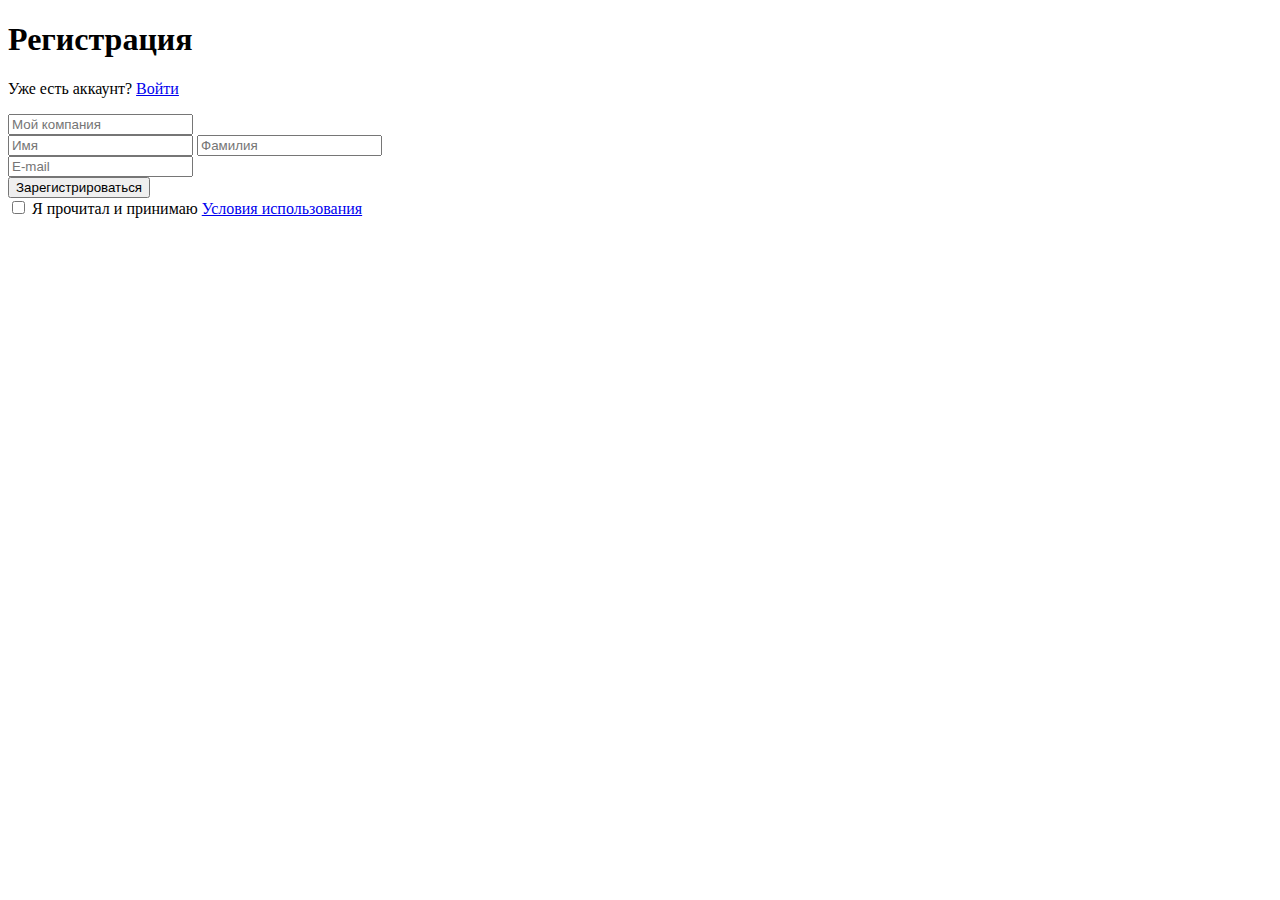
==== 2-Form/index.html @ c51c2fb3 "Выполнено дз 2-Form" ====
<!DOCTYPE html>
<html lang="en">
  <head>
    <meta charset="UTF-8" />
    <meta name="viewport" content="width=device-width, initial-scale=1.0" />
    <title>Register</title>
  </head>
  <body>
    <main>
      <section>
        <h1>Регистрация</h1>
        <p>Уже есть аккаунт? <a href="#">Войти</a></p>
      </section>
      <section>
        <form action="#">
          <div>
            <input name="org" type="text" placeholder="Мой компания" required />
          </div>
          <div>
            <input name="firstname" type="text" placeholder="Имя" required />
            <input name="subname" type="text" placeholder="Фамилия" required />
          </div>
          <div>
            <input
              type="email"
              name="email"
              id="email"
              placeholder="E-mail"
              required
            />
          </div>
          <div>
            <button type="submit">Зарегистрироваться</button>
          </div>
          <div>
            <input type="checkbox" name="accept" id="accept" required />
            <label for="accept">
                Я прочитал и принимаю <a href="#">Условия использования</a>
            </label>
          </div>
        </form>
      </section>
    </main>
  </body>
</html>
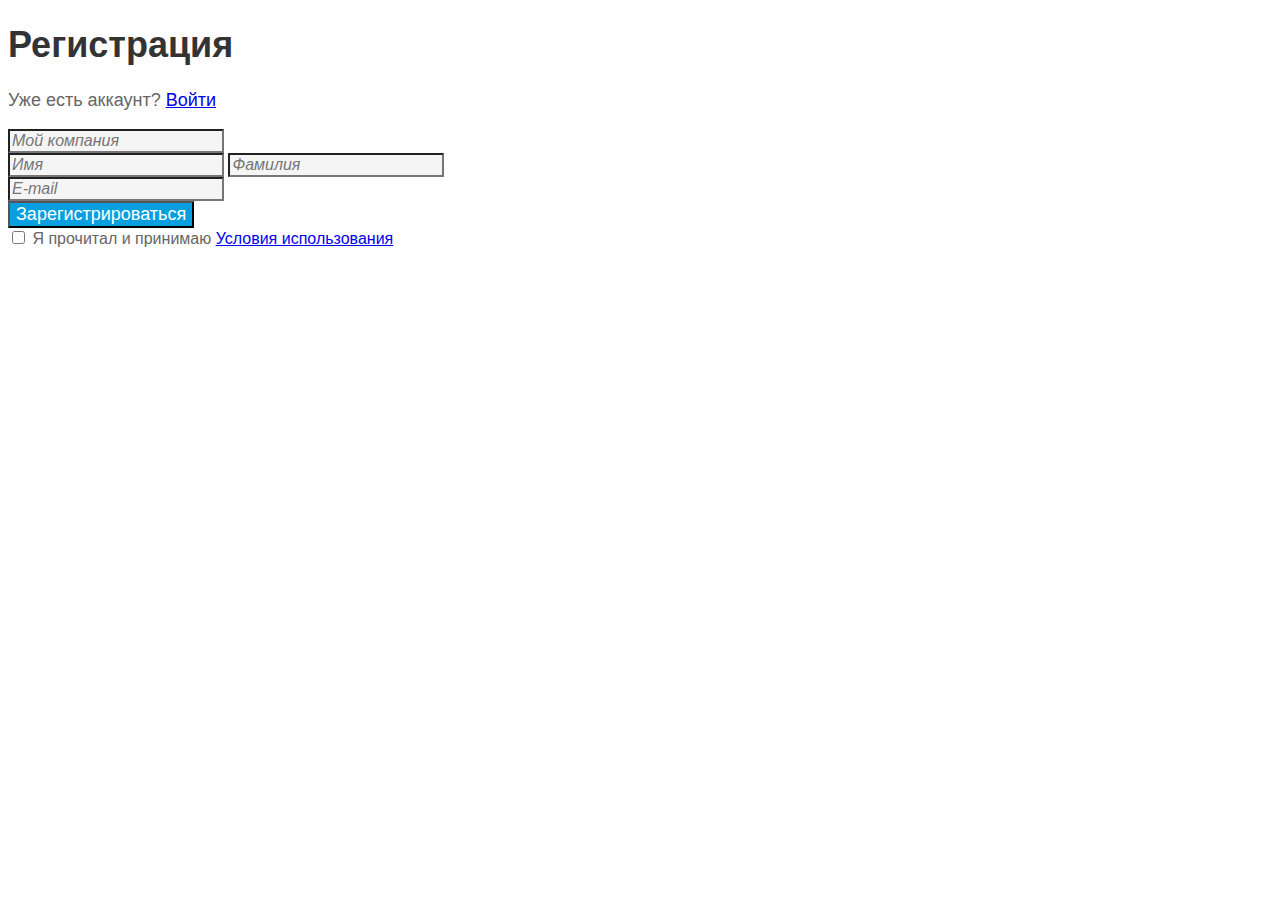
==== commit 203a0fe7: "CSS 1 дз" ====
--- a/2-Form/index.html
+++ b/2-Form/index.html
@@ -4,6 +4,7 @@
     <meta charset="UTF-8" />
     <meta name="viewport" content="width=device-width, initial-scale=1.0" />
     <title>Register</title>
+    <link rel="stylesheet" href="style/2-Form.css">
   </head>
   <body>
     <main>
--- a/2-Form/style/2-Form.css
+++ b/2-Form/style/2-Form.css
@@ -0,0 +1,34 @@
+main {
+    background-color: #FFFEFE;
+    font-family: Open Sans, sans-serif;
+}
+
+h1 {
+    font-size: 36px;
+    color: #333333;
+    font-weight: 700;
+}
+
+p {
+    font-size: 18px;
+    color: #666666;
+}
+
+input {
+    background-color: #F5F5F5;
+    font-size: 16px;
+    font-style: italic;
+    font-weight: 400;
+    color: #999999;
+}
+
+button {
+    background-color: #089FE0;
+    font-size: 18px;
+    color: #FFFFFF;
+}
+
+label {
+    color: #666666;
+    font-weight: 14px;
+}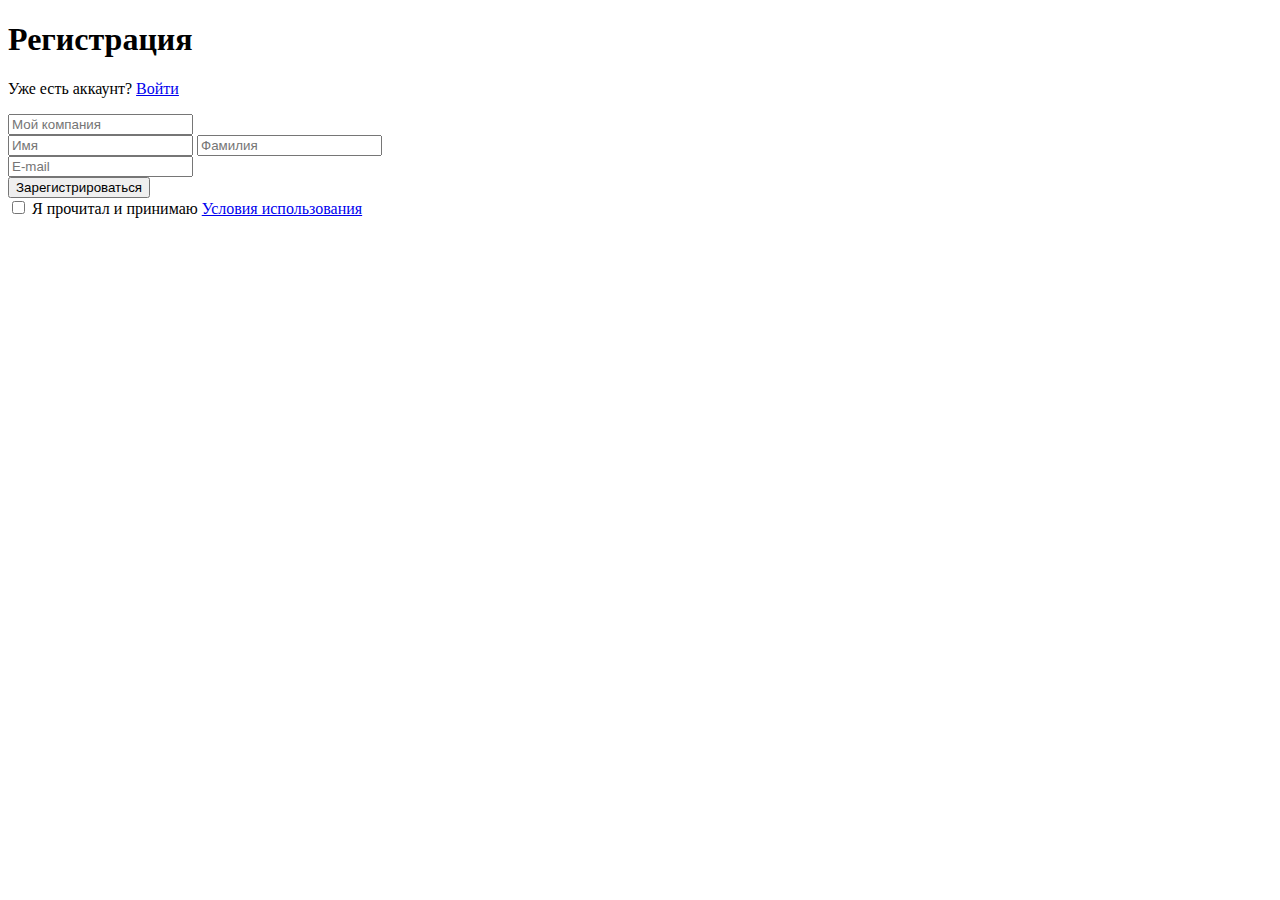
==== commit ffecf2bd: "Merge pull request #1 from Reneques/1-html" ====
--- a/2-Form/index.html
+++ b/2-Form/index.html
@@ -4,7 +4,6 @@
     <meta charset="UTF-8" />
     <meta name="viewport" content="width=device-width, initial-scale=1.0" />
     <title>Register</title>
-    <link rel="stylesheet" href="style/2-Form.css">
   </head>
   <body>
     <main>
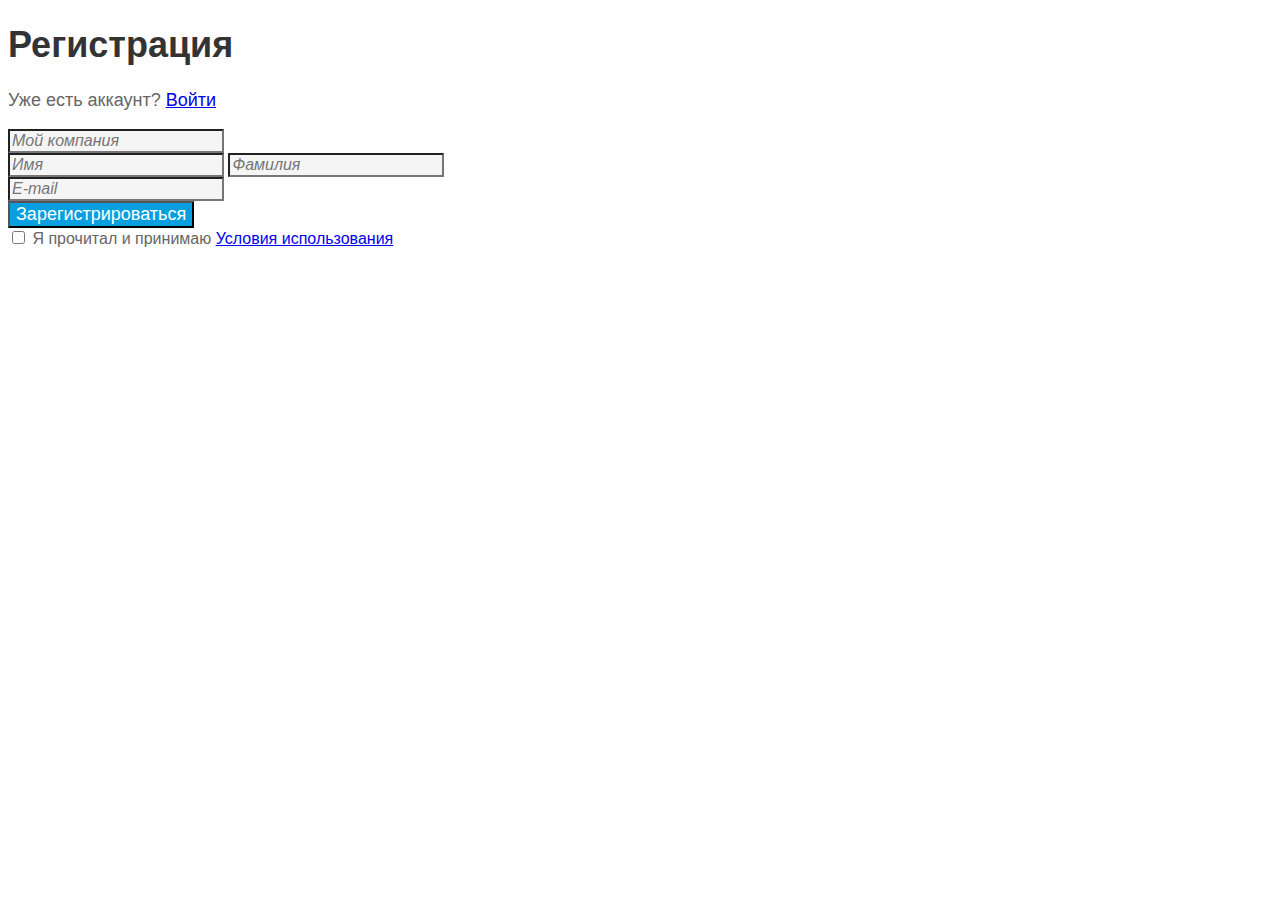
==== commit d5ebb2b7: "Merge pull request #2 from Reneques/2-css" ====
--- a/2-Form/index.html
+++ b/2-Form/index.html
@@ -4,6 +4,7 @@
     <meta charset="UTF-8" />
     <meta name="viewport" content="width=device-width, initial-scale=1.0" />
     <title>Register</title>
+    <link rel="stylesheet" href="style/2-Form.css">
   </head>
   <body>
     <main>
@@ -13,7 +14,7 @@
       </section>
       <section>
         <form action="#">
-          <div>
+          <div id="org_input">
             <input name="org" type="text" placeholder="Мой компания" required />
           </div>
           <div>
--- a/2-Form/style/2-Form.css
+++ b/2-Form/style/2-Form.css
@@ -0,0 +1,34 @@
+main {
+    background-color: #FFFEFE;
+    font-family: Open Sans, sans-serif;
+}
+
+h1 {
+    font-size: 36px;
+    color: #333333;
+    font-weight: 700;
+}
+
+p {
+    font-size: 18px;
+    color: #666666;
+}
+
+input {
+    background-color: #F5F5F5;
+    font-size: 16px;
+    font-style: italic;
+    font-weight: 400;
+    color: #999999;
+}
+
+button {
+    background-color: #089FE0;
+    font-size: 18px;
+    color: #FFFFFF;
+}
+
+label {
+    color: #666666;
+    font-weight: 14px;
+}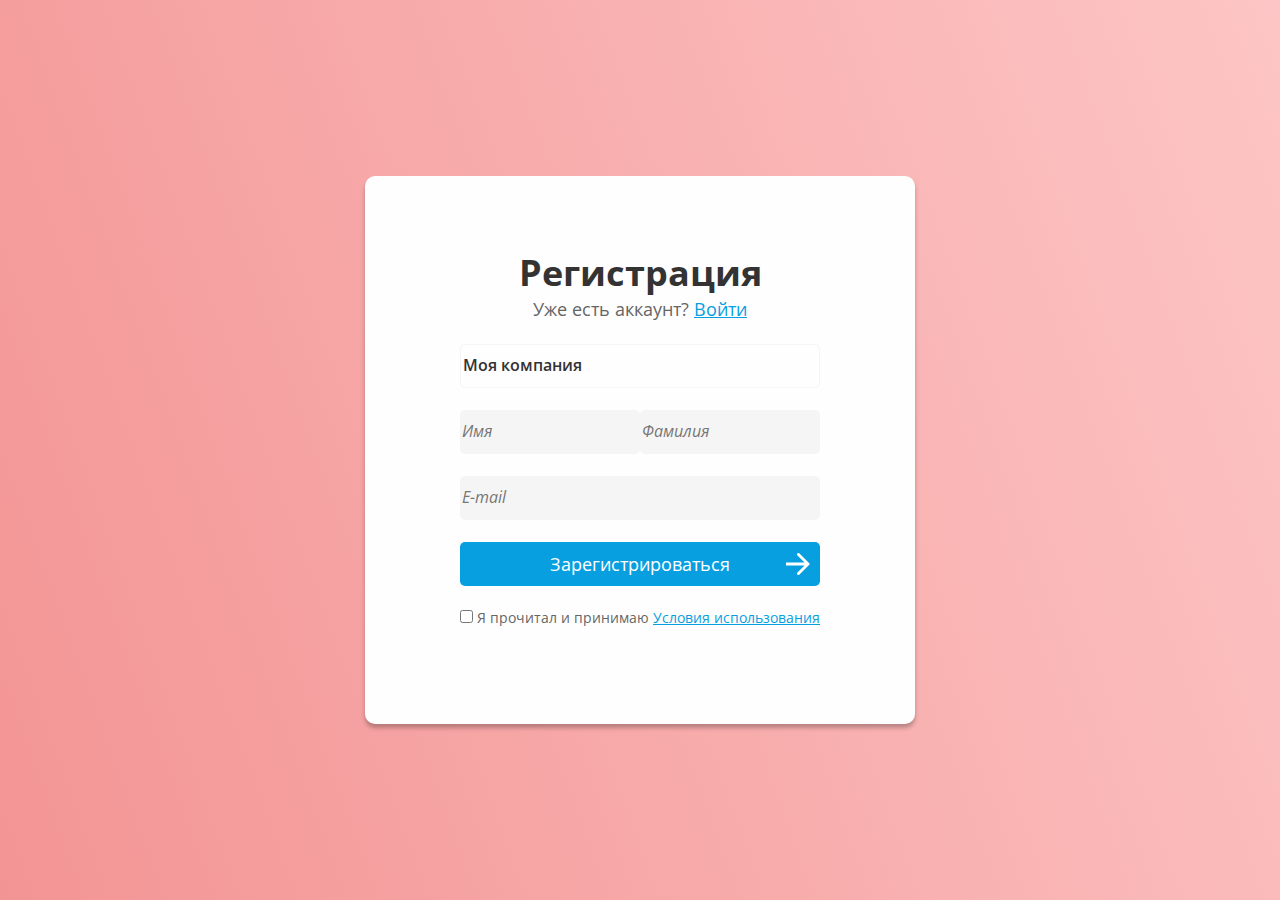
==== commit e49f2308: "Домашнее задание 1" ====
--- a/2-Form/index.html
+++ b/2-Form/index.html
@@ -1,46 +1,61 @@
 <!DOCTYPE html>
-<html lang="en">
+<html lang="ru">
   <head>
     <meta charset="UTF-8" />
     <meta name="viewport" content="width=device-width, initial-scale=1.0" />
-    <title>Register</title>
-    <link rel="stylesheet" href="style/2-Form.css">
+    <title>Регистрация</title>
+    <link rel="stylesheet" href="style/2-Form.css" />
+    <style>
+      @import url("https://fonts.googleapis.com/css2?family=Open+Sans:ital,wght@0,400;0,600;0,700;1,400&display=swap");
+    </style>
   </head>
   <body>
     <main>
-      <section>
-        <h1>Регистрация</h1>
-        <p>Уже есть аккаунт? <a href="#">Войти</a></p>
-      </section>
-      <section>
-        <form action="#">
-          <div id="org_input">
-            <input name="org" type="text" placeholder="Мой компания" required />
+      <form class="mainContainer" action="#">
+        <div class="container">
+          <div class="containerItem heroText">
+            <h1>Регистрация</h1>
+            <p class="loginOffer">Уже есть аккаунт? <a href="#">Войти</a></p>
           </div>
-          <div>
+
+          <input
+            class="containerItem myCompany"
+            name="org"
+            type="text"
+            placeholder="Моя компания"
+            required
+          />
+          <div class="containerItem myName">
             <input name="firstname" type="text" placeholder="Имя" required />
             <input name="subname" type="text" placeholder="Фамилия" required />
           </div>
-          <div>
+
+          <input
+            class="containerItem myEmail"
+            type="email"
+            name="email"
+            placeholder="E-mail"
+            required
+          />
+
+          <button class="containerItem heroButton" type="submit">
+            <p class="buttonText">Зарегистрироваться</p>
+            <img class="buttonArrow" src="images/Arrow 1.png" alt="->" />
+          </button>
+          <div class="containerItem termOfUse">
             <input
-              type="email"
-              name="email"
-              id="email"
-              placeholder="E-mail"
+              class="termsCheck"
+              type="checkbox"
+              name="accept"
+              id="accept"
               required
             />
-          </div>
-          <div>
-            <button type="submit">Зарегистрироваться</button>
-          </div>
-          <div>
-            <input type="checkbox" name="accept" id="accept" required />
             <label for="accept">
-                Я прочитал и принимаю <a href="#">Условия использования</a>
+              Я прочитал и принимаю <a href="#">Условия использования</a>
             </label>
           </div>
-        </form>
-      </section>
+        </div>
+      </form>
     </main>
   </body>
 </html>
--- a/2-Form/style/2-Form.css
+++ b/2-Form/style/2-Form.css
@@ -1,34 +1,132 @@
-main {
-    background-color: #FFFEFE;
-    font-family: Open Sans, sans-serif;
+* {
+  box-sizing: border-box;
+  font-family: "Open Sans", sans-serif;
+  text-align: center;
+  font-weight: 400;
+  margin: 0px;
+}
+
+body {
+  background: linear-gradient(70deg, #f39494, #fdc5c5);
 }
 
 h1 {
-    font-size: 36px;
-    color: #333333;
-    font-weight: 700;
-}
-
-p {
-    font-size: 18px;
-    color: #666666;
+  font-family: Open Sans;
+  font-size: 36px;
+  font-weight: 700;
+  line-height: 49px;
+  letter-spacing: 0em;
+  color: #333333;
 }
 
 input {
-    background-color: #F5F5F5;
-    font-size: 16px;
-    font-style: italic;
-    font-weight: 400;
-    color: #999999;
+  border: none;
+  background-color: #f5f5f5;
+  border-radius: 5px;
+  text-align: left;
 }
 
-button {
-    background-color: #089FE0;
-    font-size: 18px;
-    color: #FFFFFF;
+input::placeholder {
+  font-family: Open Sans;
+  font-size: 16px;
+  font-style: italic;
+  font-weight: 400;
+  line-height: 22px;
+  letter-spacing: 0em;
+  text-align: left;
 }
 
-label {
-    color: #666666;
-    font-weight: 14px;
-}+.mainContainer {
+  height: 100vh;
+  display: flex;
+  justify-content: center;
+}
+
+.container {
+  display: flex;
+  background-color: #fffefe;
+  flex-direction: column;
+  flex-wrap: wrap;
+  margin: auto 0px;
+  padding: 72px 95px;
+  gap: 22px 0px;
+  border-radius: 10px;
+  box-shadow: 0px 4px 4px 0px #00000040;
+}
+
+.containerItem {
+  flex-basis: 44px;
+}
+
+.loginOffer {
+  font-family: Open Sans;
+  font-size: 18px;
+  font-weight: 400;
+  line-height: 25px;
+  letter-spacing: 0em;
+  color: #666666;
+}
+
+.loginOffer > a {
+  color: #089fe0;
+}
+
+.termOfUse {
+  font-family: Open Sans;
+  font-size: 14px;
+  font-weight: 400;
+  line-height: 19px;
+  letter-spacing: 0em;
+  text-align: left;
+  color: #666666;
+}
+
+.termOfUse a {
+  color: #089fe0;
+}
+
+.myCompany {
+  border: 1px solid #f5f5f5;
+  background-color: #fffefe;
+}
+
+.myCompany::placeholder {
+  font-family: Open Sans;
+  font-size: 16px;
+  font-weight: 600;
+  line-height: 22px;
+  letter-spacing: 0em;
+  text-align: left;
+  font-style: normal;
+  color: #333333;
+}
+
+.myName {
+  display: flex;
+  justify-content: space-between;
+}
+
+.myName input {
+  flex: 1;
+  gap: 1px 0px;
+}
+
+.heroButton {
+  background-color: #089fe0;
+  border: none;
+  padding: 0px 10px 0px 34px;
+  border-radius: 5px;
+  font-family: Open Sans;
+  font-size: 18px;
+  font-weight: 400;
+  line-height: 25px;
+  letter-spacing: 0em;
+  text-align: center;
+  color: #fff;
+  display: flex;
+  align-items: center;
+}
+
+.buttonText {
+  flex: 5;
+}
